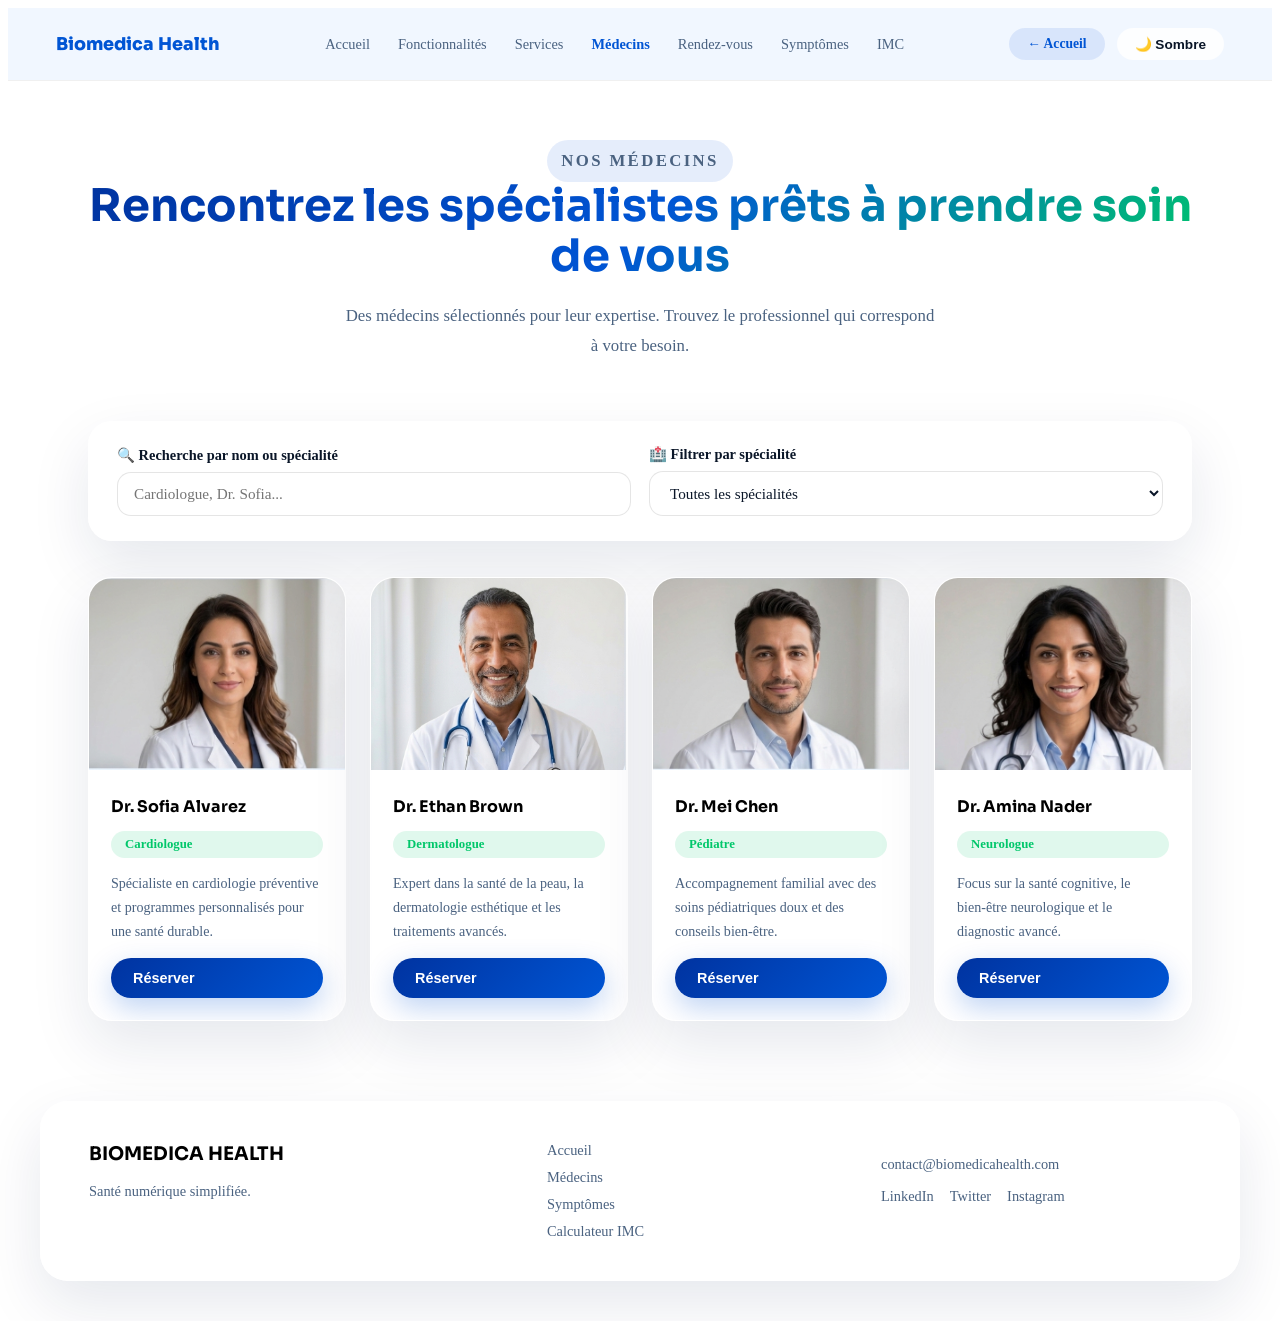
==== BIOMEDICA HEALTH/docteur.html @ 3643f677 "Initial commit" ====
<!DOCTYPE html>
<html lang="fr">
<head>
  <meta charset="UTF-8" />
  <meta name="viewport" content="width=device-width, initial-scale=1.0" />
  <title>Nos Médecins – Biomedica Health</title>
  <link rel="preconnect" href="https://fonts.googleapis.com" />
  <link rel="preconnect" href="https://fonts.gstatic.com" crossorigin />
  <link href="https://fonts.googleapis.com/css2?family=Sora:wght@400;500;600;700;800&family=DM+Sans:wght@400;500;600&display=swap" rel="stylesheet" />
  <style>
* { box-sizing: border-box; }
:root {
  --bg: #f0f7ff; --surface: rgba(255,255,255,0.82); --text: #0a1628; --muted: #4a6280;
  --primary: #0055d4; --primary-soft: rgba(0,85,212,0.1); --accent: #00c76a;
  --accent-soft: rgba(0,199,106,0.12); --shadow: 0 24px 60px rgba(0,30,80,0.1); --radius: 24px;
}
[data-theme="dark"] { --bg: #060e1c; --surface: rgba(12,22,40,0.8); --text: #e8f2ff; --muted: #7a9cc0; --shadow: 0 24px 60px rgba(0,0,0,0.5); }
html { scroll-behavior: smooth; }
.topbar { position: sticky; top: 0; z-index: 20; display: flex; justify-content: space-between; align-items: center; padding: 20px 48px; backdrop-filter: blur(20px); background: rgba(240,247,255,0.9); box-shadow: 0 1px 0 rgba(0,0,0,0.06); }
[data-theme="dark"] .topbar { background: rgba(6,14,28,0.92); }
.brand { font-family: 'Sora', sans-serif; font-size: 1.1rem; font-weight: 800; color: var(--primary); text-decoration: none; }
.nav-links { display: flex; gap: 28px; align-items: center; }
.nav-links a { color: var(--muted); text-decoration: none; font-weight: 500; font-size: 0.9rem; transition: color 0.2s; }
.nav-links a:hover, .nav-links a.active { color: var(--primary); font-weight: 700; }
.header-actions { display: flex; gap: 12px; align-items: center; }
.theme-toggle { padding: 8px 18px; border-radius: 999px; border: none; background: var(--surface); color: var(--text); font-weight: 600; cursor: pointer; font-size: 0.85rem; }
.back-btn { display: inline-flex; align-items: center; gap: 8px; padding: 8px 18px; border-radius: 999px; border: none; background: var(--primary-soft); color: var(--primary); font-weight: 700; cursor: pointer; font-size: 0.85rem; text-decoration: none; }
.menu-toggle { width: 40px; height: 40px; border: none; display: none; justify-content: center; align-items: center; background: var(--surface); border-radius: 12px; cursor: pointer; flex-direction: column; gap: 5px; }
.menu-toggle span { display: block; width: 18px; height: 2px; background: var(--text); border-radius: 999px; }
.page-hero { max-width: 1200px; margin: 0 auto; padding: 60px 48px 40px; text-align: center; }
.eyebrow { display: inline-block; font-size: 0.75rem; font-weight: 700; letter-spacing: 0.14em; text-transform: uppercase; color: var(--primary); background: var(--primary-soft); padding: 6px 14px; border-radius: 999px; margin-bottom: 20px; }
.page-hero h1 { font-family: 'Sora', sans-serif; font-size: clamp(2rem, 3.5vw, 3.2rem); line-height: 1.1; margin: 0 0 20px; background: linear-gradient(135deg, #0033a0, #0055d4, #00c76a); -webkit-background-clip: text; -webkit-text-fill-color: transparent; background-clip: text; }
.page-hero p { color: var(--muted); max-width: 600px; margin: 0 auto; line-height: 1.8; font-size: 1.05rem; }
.section { max-width: 1200px; margin: 0 auto; padding: 20px 48px 80px; }
.doctors-controls { display: flex; flex-wrap: wrap; gap: 18px; margin-bottom: 36px; align-items: flex-end; background: var(--surface); padding: 24px 28px; border-radius: var(--radius); box-shadow: var(--shadow); border: 1px solid rgba(255,255,255,0.8); }
.search-field, .filter-field { display: grid; gap: 8px; flex: 1; min-width: 220px; }
.doctors-controls label { font-weight: 600; font-size: 0.9rem; color: var(--text); }
.doctors-controls input, .doctors-controls select { border: 1px solid rgba(0,0,0,0.1); border-radius: 14px; padding: 12px 16px; background: rgba(255,255,255,0.9); color: var(--text); font-size: 0.95rem; font-family: inherit; transition: border-color 0.2s; }
.doctors-controls input:focus, .doctors-controls select:focus { outline: none; border-color: var(--primary); box-shadow: 0 0 0 4px rgba(0,85,212,0.1); }
.doctors-grid { display: grid; grid-template-columns: repeat(4,1fr); gap: 24px; }
.doctor-card { border-radius: var(--radius); overflow: hidden; background: var(--surface); border: 1px solid rgba(255,255,255,0.82); box-shadow: var(--shadow); transition: transform 0.28s, box-shadow 0.28s; }
.doctor-card:hover { transform: translateY(-10px); box-shadow: 0 36px 80px rgba(0,85,212,0.18); }
.doctor-card.hidden { display: none; }
.doctor-image { width: 100%; aspect-ratio: 4/3; overflow: hidden; background: linear-gradient(135deg, #e8f0fe, #f0f7ff); display: flex; align-items: center; justify-content: center; font-size: 5rem; }
.doctor-content { padding: 22px; display: grid; gap: 14px; }
.doctor-content h3 { margin: 0; font-family: 'Sora',sans-serif; font-size: 1rem; }
.doctor-specialty { display: inline-flex; padding: 6px 14px; border-radius: 999px; background: var(--accent-soft); color: var(--accent); font-size: 0.8rem; font-weight: 700; }
.doctor-content p { margin: 0; color: var(--muted); line-height: 1.7; font-size: 0.88rem; }
.btn { padding: 12px 22px; border-radius: 999px; font-weight: 700; text-decoration: none; display: inline-flex; align-items: center; border: none; cursor: pointer; font-size: 0.9rem; transition: transform 0.2s, box-shadow 0.2s; }
.btn:hover { transform: translateY(-2px); }
.btn-primary { background: linear-gradient(135deg, #0033a0, #0055d4); color: #fff; box-shadow: 0 10px 28px rgba(0,85,212,0.25); }
.no-results { grid-column: 1/-1; text-align: center; padding: 60px; color: var(--muted); font-size: 1rem; }
.no-results span { font-size: 3rem; display: block; margin-bottom: 16px; }
.footer { display: grid; grid-template-columns: 1.4fr 1fr 1fr; gap: 24px; padding: 40px 48px; margin: 0 auto 40px; max-width: 1200px; background: var(--surface); backdrop-filter: blur(18px); border-radius: 28px; border: 1px solid rgba(255,255,255,0.8); box-shadow: var(--shadow); }
.footer h3 { font-family: 'Sora',sans-serif; margin: 0 0 10px; }
.footer-links { display: grid; gap: 10px; }
.footer-links a, .social-links a { color: var(--muted); text-decoration: none; font-size: 0.9rem; }
.footer-links a:hover { color: var(--primary); }
.social-links { display: flex; gap: 16px; flex-wrap: wrap; margin-top: 10px; }
.modal-overlay { position: fixed; inset: 0; background: rgba(0,0,0,0.5); display: none; align-items: center; justify-content: center; z-index: 100; backdrop-filter: blur(4px); }
.modal-overlay.open { display: flex; }
.modal { background: var(--bg); border-radius: var(--radius); padding: 36px; max-width: 480px; width: 90%; box-shadow: 0 40px 100px rgba(0,0,0,0.3); animation: popIn 0.3s ease; }
@keyframes popIn { from { transform: scale(0.9); opacity: 0; } to { transform: scale(1); opacity: 1; } }
.modal h3 { font-family: 'Sora',sans-serif; margin: 0 0 20px; }
.modal label { display: grid; gap: 8px; font-weight: 600; font-size: 0.9rem; margin-bottom: 14px; }
.modal input { border: 1px solid rgba(0,0,0,0.1); border-radius: 14px; padding: 12px 16px; background: rgba(255,255,255,0.9); color: var(--text); font-size: 0.95rem; font-family: inherit; width: 100%; }
.modal input:focus { outline: none; border-color: var(--primary); box-shadow: 0 0 0 4px rgba(0,85,212,0.1); }
.modal-actions { display: flex; gap: 12px; margin-top: 20px; }
.btn-outline { background: transparent; border: 2px solid rgba(0,85,212,0.2); color: var(--primary); padding: 12px 22px; border-radius: 999px; font-weight: 700; cursor: pointer; font-size: 0.9rem; transition: background 0.2s; }
.btn-outline:hover { background: var(--primary-soft); }
.form-message { margin: 0; font-weight: 600; font-size: 0.9rem; min-height: 1.4rem; }
@media (max-width: 1080px) { .doctors-grid { grid-template-columns: repeat(2,1fr); } }
@media (max-width: 760px) {
  .topbar { padding: 16px 20px; }
  .nav-links { position: fixed; top: 70px; right: -100%; flex-direction: column; width: 260px; padding: 20px; background: rgba(6,14,28,0.96); backdrop-filter: blur(20px); border-radius: 20px 0 0 20px; transition: right 0.3s; z-index: 30; }
  .nav-links.open { right: 0; }
  .nav-links a { color: #e8f2ff; }
  .menu-toggle { display: flex; }
  .doctors-grid { grid-template-columns: 1fr; }
  .section, .page-hero { padding-left: 20px; padding-right: 20px; }
  .footer { grid-template-columns: 1fr; padding: 30px 20px; }
}
  </style>
</head>
<body>
  <header class="topbar">
    <a class="brand" href="index.html">Biomedica Health</a>
    <nav class="nav-links" id="navLinks">
      <a href="index.html">Accueil</a>
      <a href="index.html#features">Fonctionnalités</a>
      <a href="index.html#services">Services</a>
      <a href="medecins.html" class="active">Médecins</a>
      <a href="index.html#appointment">Rendez-vous</a>
      <a href="symptomes.html">Symptômes</a>
      <a href="imc.html">IMC</a>
    </nav>
    <div class="header-actions">
      <a class="back-btn" href="index.html">← Accueil</a>
      <button class="theme-toggle" id="themeToggle">🌙 Sombre</button>
      <button class="menu-toggle" id="menuToggle"><span></span><span></span><span></span></button>
    </div>
  </header>

  <div class="page-hero">
    <p class="eyebrow">Nos Médecins</p>
    <h1>Rencontrez les spécialistes prêts à prendre soin de vous</h1>
    <p>Des médecins sélectionnés pour leur expertise. Trouvez le professionnel qui correspond à votre besoin.</p>
  </div>

  <div class="section">
    <div class="doctors-controls">
      <div class="search-field">
        <label for="doctorSearch">🔍 Recherche par nom ou spécialité</label>
        <input type="search" id="doctorSearch" placeholder="Cardiologue, Dr. Sofia..." />
      </div>
      <div class="filter-field">
        <label for="specialtyFilter">🏥 Filtrer par spécialité</label>
        <select id="specialtyFilter">
          <option value="">Toutes les spécialités</option>
          <option value="Cardiologue">Cardiologue</option>
          <option value="Dermatologue">Dermatologue</option>
          <option value="Pédiatre">Pédiatre</option>
          <option value="Neurologue">Neurologue</option>
        </select>
      </div>
    </div>

    <div class="doctors-grid" id="doctorsGrid">
      <article class="doctor-card" data-specialty="Cardiologue" data-name="dr. sofia alvarez">
        <img src="Gemini_Generated_Image_a24518a24518a245.png" alt="Dr. Sofia Alvarez" style="width:100%;aspect-ratio:4/3;object-fit:cover;">
        <div class="doctor-content">
          <h3>Dr. Sofia Alvarez</h3>
          <span class="doctor-specialty">Cardiologue</span>
          <p>Spécialiste en cardiologie préventive et programmes personnalisés pour une santé durable.</p>
          <button class="btn btn-primary" data-doctor="Dr. Sofia Alvarez">Réserver</button>
        </div>
      </article>
      <article class="doctor-card" data-specialty="Dermatologue" data-name="dr. ethan brown">
        <img src="Gemini_Generated_Image_i27i7di27i7di27i.png" alt="Dr. Ethan Brown" style="width:100%;aspect-ratio:4/3;object-fit:cover;">
        <div class="doctor-content">
          <h3>Dr. Ethan Brown</h3>
          <span class="doctor-specialty">Dermatologue</span>
          <p>Expert dans la santé de la peau, la dermatologie esthétique et les traitements avancés.</p>
          <button class="btn btn-primary" data-doctor="Dr. Ethan Brown">Réserver</button>
        </div>
      </article>
      <article class="doctor-card" data-specialty="Pédiatre" data-name="dr. mei chen">
        <img src="Gemini_Generated_Image_4b91jn4b91jn4b91.png" alt="Dr. Mei Chen" style="width:100%;aspect-ratio:4/3;object-fit:cover;">
        <div class="doctor-content">
          <h3>Dr. Mei Chen</h3>
          <span class="doctor-specialty">Pédiatre</span>
          <p>Accompagnement familial avec des soins pédiatriques doux et des conseils bien-être.</p>
          <button class="btn btn-primary" data-doctor="Dr. Mei Chen">Réserver</button>
        </div>
      </article>
      <article class="doctor-card" data-specialty="Neurologue" data-name="dr. amina nader">
        <img src="Gemini_Generated_Image_ouakcpouakcpouak.png" alt="Dr. Amina Nader" style="width:100%;aspect-ratio:4/3;object-fit:cover;">
        <div class="doctor-content">
          <h3>Dr. Amina Nader</h3>
          <span class="doctor-specialty">Neurologue</span>
          <p>Focus sur la santé cognitive, le bien-être neurologique et le diagnostic avancé.</p>
          <button class="btn btn-primary" data-doctor="Dr. Amina Nader">Réserver</button>
        </div>
      </article>
    </div>
    <div id="noResults" style="display:none;" class="no-results">
      <span>🔍</span>Aucun médecin trouvé pour cette recherche.
    </div>
  </div>

  <div class="modal-overlay" id="modalOverlay">
    <div class="modal">
      <h3>📅 Réserver avec <span id="modalDoctorName"></span></h3>
      <label>Votre nom <input type="text" id="modalName" placeholder="Prénom Nom" /></label>
      <label>Email <input type="email" id="modalEmail" placeholder="vous@exemple.com" /></label>
      <label>Date souhaitée <input type="date" id="modalDate" /></label>
      <p class="form-message" id="modalMessage"></p>
      <div class="modal-actions">
        <button class="btn btn-primary" id="confirmBtn">✅ Confirmer</button>
        <button class="btn-outline" id="cancelBtn">Annuler</button>
      </div>
    </div>
  </div>

  <footer class="footer">
    <div>
      <h3>BIOMEDICA HEALTH</h3>
      <p style="color:var(--muted);font-size:0.9rem;line-height:1.7;">Santé numérique simplifiée.</p>
    </div>
    <div class="footer-links">
      <a href="index.html">Accueil</a>
      <a href="medecins.html">Médecins</a>
      <a href="symptomes.html">Symptômes</a>
      <a href="imc.html">Calculateur IMC</a>
    </div>
    <div>
      <p style="font-size:0.9rem;color:var(--muted);">contact@biomedicahealth.com</p>
      <div class="social-links"><a href="#">LinkedIn</a><a href="#">Twitter</a><a href="#">Instagram</a></div>
    </div>
  </footer>

  <script>
document.addEventListener('DOMContentLoaded', function () {
  const menuToggle = document.getElementById('menuToggle');
  const navLinks = document.getElementById('navLinks');
  const themeToggle = document.getElementById('themeToggle');
  const doctorSearch = document.getElementById('doctorSearch');
  const specialtyFilter = document.getElementById('specialtyFilter');
  const doctorCards = Array.from(document.querySelectorAll('.doctor-card'));
  const noResults = document.getElementById('noResults');
  const modalOverlay = document.getElementById('modalOverlay');
  const modalDoctorName = document.getElementById('modalDoctorName');
  const confirmBtn = document.getElementById('confirmBtn');
  const cancelBtn = document.getElementById('cancelBtn');
  const modalMessage = document.getElementById('modalMessage');

  menuToggle.addEventListener('click', () => navLinks.classList.toggle('open'));
  themeToggle.addEventListener('click', () => {
    const dark = document.documentElement.getAttribute('data-theme') === 'dark';
    if (dark) { document.documentElement.removeAttribute('data-theme'); themeToggle.textContent = '🌙 Sombre'; }
    else { document.documentElement.setAttribute('data-theme', 'dark'); themeToggle.textContent = '☀️ Clair'; }
  });

  function filterDoctors() {
    const q = (doctorSearch.value || '').trim().toLowerCase();
    const sp = specialtyFilter.value;
    let visible = 0;
    doctorCards.forEach(card => {
      const name = (card.dataset.name || '').toLowerCase();
      const spec = (card.dataset.specialty || '');
      const ok = (q === '' || name.includes(q) || spec.toLowerCase().includes(q)) && (sp === '' || spec === sp);
      card.classList.toggle('hidden', !ok);
      if (ok) visible++;
    });
    noResults.style.display = visible === 0 ? 'block' : 'none';
  }

  doctorSearch.addEventListener('keyup', filterDoctors);
  specialtyFilter.addEventListener('change', filterDoctors);

  document.querySelectorAll('.btn-primary[data-doctor]').forEach(btn => {
    btn.addEventListener('click', () => {
      modalDoctorName.textContent = btn.dataset.doctor;
      modalMessage.textContent = '';
      document.getElementById('modalName').value = '';
      document.getElementById('modalEmail').value = '';
      document.getElementById('modalDate').value = '';
      modalOverlay.classList.add('open');
    });
  });

  cancelBtn.addEventListener('click', () => modalOverlay.classList.remove('open'));
  modalOverlay.addEventListener('click', e => { if (e.target === modalOverlay) modalOverlay.classList.remove('open'); });

  confirmBtn.addEventListener('click', () => {
    const name = document.getElementById('modalName').value.trim();
    const email = document.getElementById('modalEmail').value.trim();
    const date = document.getElementById('modalDate').value;
    if (!name || !email || !date) {
      modalMessage.textContent = 'Veuillez remplir tous les champs.';
      modalMessage.style.color = '#ef4444';
      return;
    }
    const fmt = new Date(date).toLocaleDateString('fr-FR', { day: 'numeric', month: 'long', year: 'numeric' });
    modalMessage.textContent = '✅ Merci ' + name + ' ! RDV confirmé pour le ' + fmt + '.';
    modalMessage.style.color = '#00c76a';
    setTimeout(() => modalOverlay.classList.remove('open'), 2500);
  });
});
  </script>
</body>
</html>
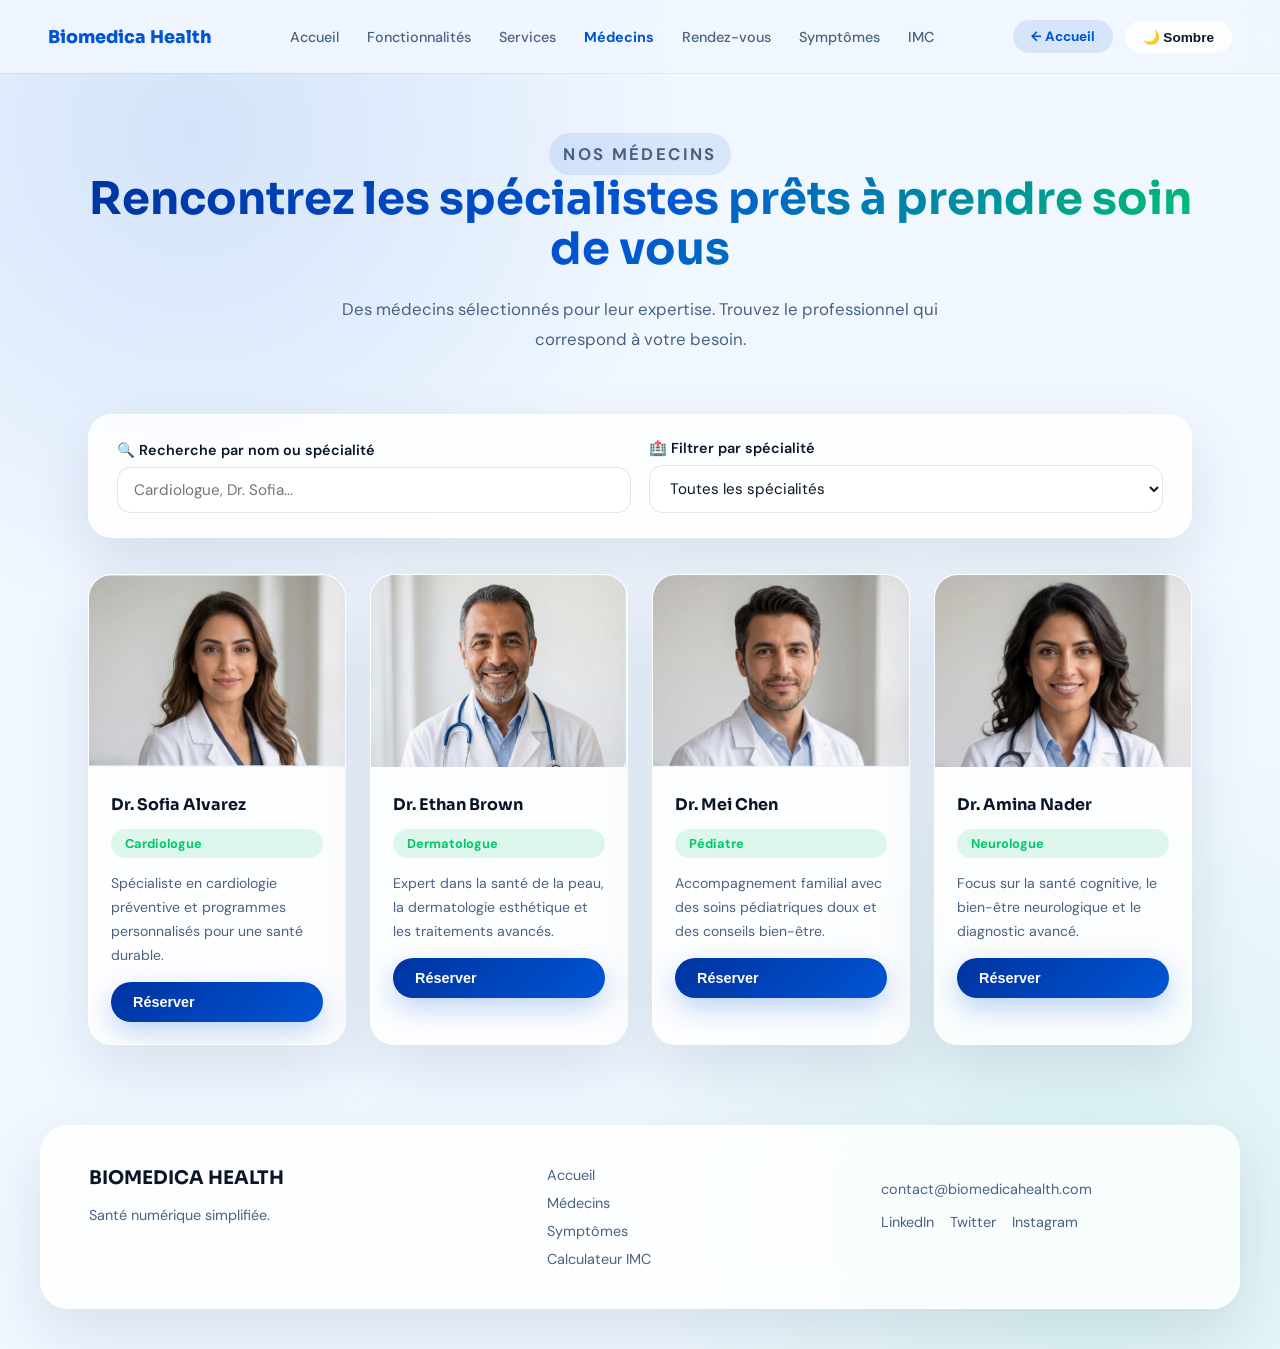
==== commit 1ff33d33: "Update website" ====
--- a/BIOMEDICA HEALTH/docteur.html
+++ b/BIOMEDICA HEALTH/docteur.html
@@ -16,6 +16,7 @@
 }
 [data-theme="dark"] { --bg: #060e1c; --surface: rgba(12,22,40,0.8); --text: #e8f2ff; --muted: #7a9cc0; --shadow: 0 24px 60px rgba(0,0,0,0.5); }
 html { scroll-behavior: smooth; }
+body { margin: 0; font-family: 'DM Sans', sans-serif; background: var(--bg); color: var(--text); background-image: radial-gradient(circle at 15% 10%, rgba(0,85,212,0.12) 0%, transparent 30%), radial-gradient(circle at 85% 90%, rgba(0,199,106,0.1) 0%, transparent 30%); min-height: 100vh; }
 .topbar { position: sticky; top: 0; z-index: 20; display: flex; justify-content: space-between; align-items: center; padding: 20px 48px; backdrop-filter: blur(20px); background: rgba(240,247,255,0.9); box-shadow: 0 1px 0 rgba(0,0,0,0.06); }
 [data-theme="dark"] .topbar { background: rgba(6,14,28,0.92); }
 .brand { font-family: 'Sora', sans-serif; font-size: 1.1rem; font-weight: 800; color: var(--primary); text-decoration: none; }
